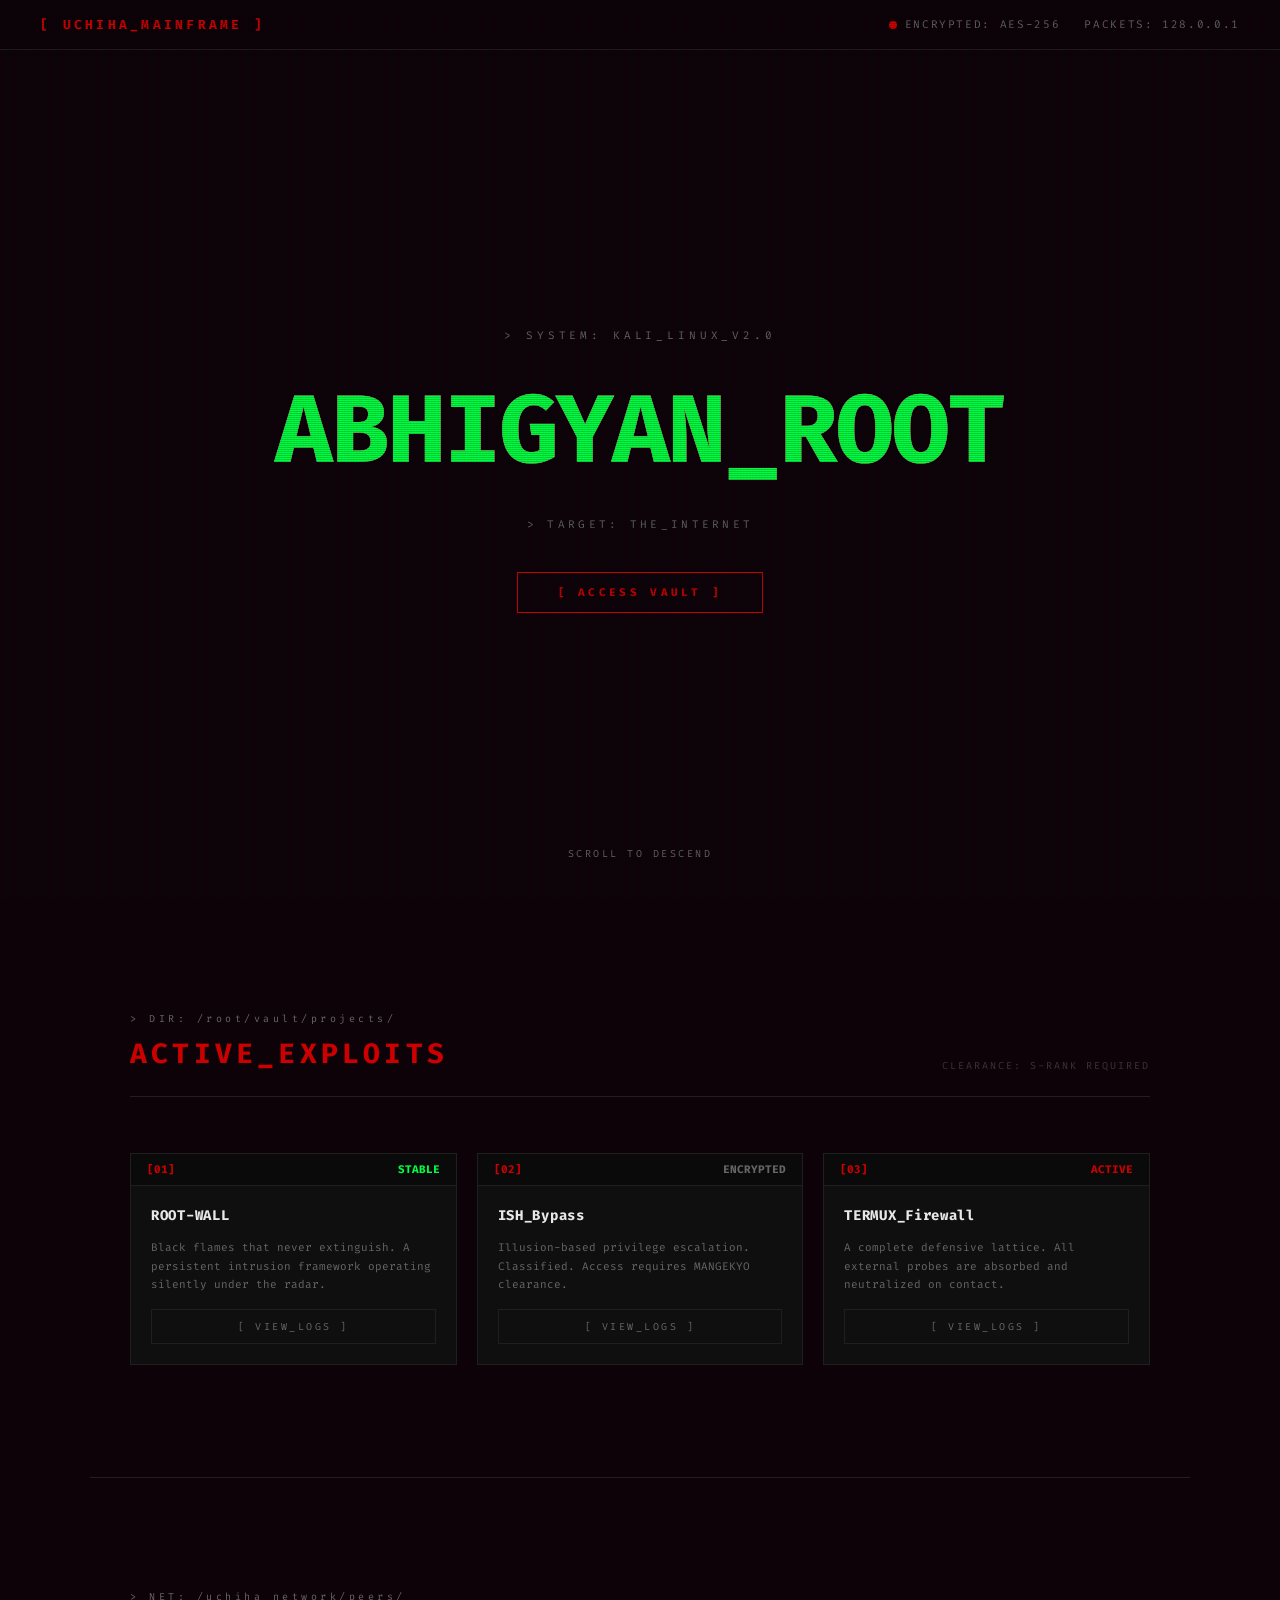
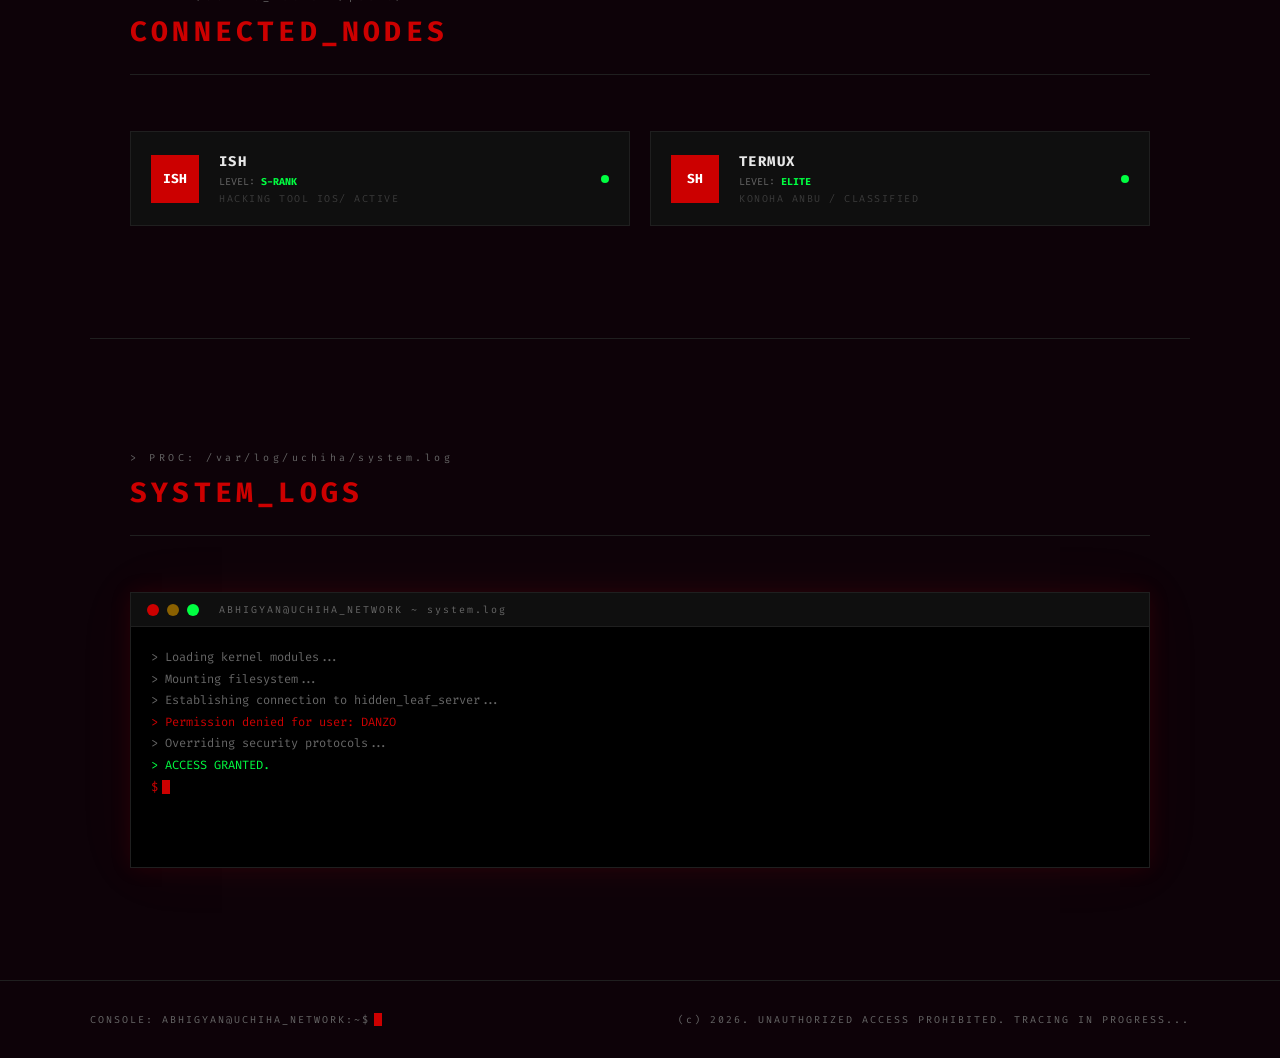
==== Index.html @ 186d2f7f "Add files via upload" ====
<!DOCTYPE html>
<html lang="en">
<head>
  <meta charset="UTF-8" />
  <meta name="viewport" content="width=device-width, initial-scale=1.0" />
  <title>ABHIGYAN_ROOT | UCHIHA_MAINFRAME</title>
  <link href="https://fonts.googleapis.com/css2?family=Fira+Code:wght@300;500;700&display=swap" rel="stylesheet" />

  <style>
    /* ── RESET ── */
    *, *::before, *::after { margin: 0; padding: 0; box-sizing: border-box; }

    /* ── VARIABLES ── */
    :root {
      --bg:        #0d0208;
      --fg:        #e8e8e8;
      --red:       #cc0000;
      --red-bright:#ff0000;
      --green:     #00ff41;
      --muted:     #666;
      --border:    #1f1f1f;
      --card:      #0f0f0f;
      --font:      'Fira Code', monospace;
    }

    /* ── BASE ── */
    html { scroll-behavior: smooth; }

    body {
      background: var(--bg);
      color: var(--fg);
      font-family: var(--font);
      font-size: 14px;
      overflow-x: hidden;
      cursor: crosshair;
      scrollbar-width: thin;
      scrollbar-color: var(--red) var(--bg);
    }

    ::-webkit-scrollbar            { width: 5px; }
    ::-webkit-scrollbar-track      { background: var(--bg); }
    ::-webkit-scrollbar-thumb      { background: var(--red); border-radius: 0; }
    ::-webkit-scrollbar-thumb:hover{ background: var(--red-bright); }

    /* ── CRT SCANLINES ── */
    body::before {
      content: " ";
      display: block;
      position: fixed;
      inset: 0;
      background:
        linear-gradient(rgba(18,16,16,0) 50%, rgba(0,0,0,0.18) 50%),
        linear-gradient(90deg, rgba(255,0,0,0.04), rgba(0,255,0,0.015), rgba(0,0,255,0.04));
      background-size: 100% 2px, 3px 100%;
      z-index: 9999;
      pointer-events: none;
    }

    /* ── KEYFRAMES ── */
    @keyframes blink      { 0%,100%{opacity:1} 50%{opacity:0} }
    @keyframes fade-scroll{ 0%,100%{opacity:0} 50%{opacity:1} }

    @keyframes glitch-1 {
      0%,100%{ clip-path:inset(0 0 98% 0);  transform:translate(-3px,0); }
      20%    { clip-path:inset(30% 0 50% 0); transform:translate(3px,0);  }
      40%    { clip-path:inset(60% 0 20% 0); transform:translate(-2px,0); }
      60%    { clip-path:inset(80% 0 5% 0);  transform:translate(2px,0);  }
      80%    { clip-path:inset(10% 0 75% 0); transform:translate(-3px,0); }
    }
    @keyframes glitch-2 {
      0%,100%{ clip-path:inset(50% 0 30% 0); transform:translate(3px,0);  }
      25%    { clip-path:inset(10% 0 80% 0);  transform:translate(-3px,0); }
      50%    { clip-path:inset(70% 0 10% 0);  transform:translate(2px,0);  }
      75%    { clip-path:inset(40% 0 45% 0);  transform:translate(-2px,0); }
    }
    @keyframes slide-up  { from{opacity:0;transform:translateY(20px)} to{opacity:1;transform:translateY(0)} }
    @keyframes slide-left{ from{opacity:0;transform:translateX(-20px)} to{opacity:1;transform:translateX(0)} }
    @keyframes fade-in   { from{opacity:0} to{opacity:1} }
    @keyframes peer-pulse{ 0%,100%{opacity:1} 50%{opacity:0.3} }

    /* ── UTILITY ── */
    .hidden { display: none !important; }

    /* ────────────────────────────────────────
       NAVBAR
    ──────────────────────────────────────── */
    nav {
      position: fixed;
      top: 0; width: 100%;
      background: rgba(13,2,8,0.92);
      backdrop-filter: blur(6px);
      border-bottom: 1px solid var(--border);
      padding: 16px 40px;
      display: flex;
      justify-content: space-between;
      align-items: center;
      z-index: 1000;
    }

    .nav-logo {
      color: var(--red);
      font-weight: 700;
      font-size: 13px;
      letter-spacing: .25em;
    }

    .nav-right {
      display: flex;
      align-items: center;
      gap: 24px;
      font-size: 11px;
      letter-spacing: .15em;
      color: var(--muted);
    }

    .status-row { display: flex; align-items: center; gap: 8px; }

    .status-dot {
      width: 8px; height: 8px;
      border-radius: 50%;
      background: var(--red);
      animation: blink 1.2s infinite;
    }

    /* ────────────────────────────────────────
       HERO
    ──────────────────────────────────────── */
    #hero {
      min-height: 100vh;
      display: flex;
      flex-direction: column;
      align-items: center;
      justify-content: center;
      text-align: center;
      padding: 100px 24px 60px;
      position: relative;
      animation: fade-in .8s ease forwards;
    }

    .hero-inner { display: flex; flex-direction: column; align-items: center; gap: 24px; }

    .hero-label {
      font-size: 11px;
      letter-spacing: .35em;
      color: var(--muted);
      animation: slide-up .6s .3s ease both;
    }

    /* ── GLITCH TITLE ── */
    .glitch-title {
      position: relative;
      display: inline-block;
      font-size: clamp(40px, 9vw, 96px);
      font-weight: 700;
      letter-spacing: -.02em;
      text-transform: uppercase;
      color: var(--fg);
      animation: slide-up .8s .5s ease both;
    }

    .glitch-title::before,
    .glitch-title::after {
      content: attr(data-text);
      position: absolute;
      top: 0; left: 0;
      width: 100%; height: 100%;
      font-size: inherit;
      font-weight: inherit;
      letter-spacing: inherit;
      line-height: inherit;
    }

    .glitch-title::before {
      color: var(--red-bright);
      animation: glitch-1 3s infinite linear;
    }

    .glitch-title::after {
      color: var(--green);
      animation: glitch-2 4s .5s infinite linear;
    }

    .hero-target {
      font-size: 11px;
      letter-spacing: .3em;
      color: var(--muted);
      animation: fade-in .6s .9s ease both;
    }

    .cta-btn {
      margin-top: 16px;
      padding: 12px 40px;
      border: 1px solid var(--red);
      background: transparent;
      color: var(--red);
      font-family: var(--font);
      font-size: 11px;
      font-weight: 700;
      letter-spacing: .3em;
      cursor: crosshair;
      transition: background .2s, color .2s;
      animation: fade-in .6s 1.1s ease both;
    }

    .cta-btn:hover { background: var(--red); color: #fff; }

    .scroll-hint {
      position: absolute;
      bottom: 40px;
      font-size: 10px;
      letter-spacing: .25em;
      color: var(--muted);
      animation: fade-scroll 2.5s 2.5s infinite;
    }

    /* ────────────────────────────────────────
       SECTION COMMONS
    ──────────────────────────────────────── */
    section { padding: 112px 40px; max-width: 1100px; margin: 0 auto; }

    .section-eyebrow {
      font-size: 10px;
      letter-spacing: .35em;
      color: var(--muted);
      margin-bottom: 10px;
    }

    .section-title {
      font-size: clamp(20px, 3vw, 28px);
      font-weight: 700;
      letter-spacing: .15em;
      color: var(--red);
      text-transform: uppercase;
    }

    .section-head { border-bottom: 1px solid var(--border); padding-bottom: 24px; margin-bottom: 56px; }
    .section-head-row { display: flex; flex-wrap: wrap; align-items: flex-end; justify-content: space-between; gap: 8px; }
    .clearance { font-size: 10px; letter-spacing: .2em; color: var(--muted); opacity: .5; }

    /* ────────────────────────────────────────
       VAULT / PROJECTS
    ──────────────────────────────────────── */
    .project-grid {
      display: grid;
      grid-template-columns: repeat(auto-fit, minmax(280px, 1fr));
      gap: 20px;
    }

    .project-card {
      border: 1px solid var(--border);
      background: var(--card);
      display: flex;
      flex-direction: column;
      transition: border-color .25s, box-shadow .25s;
      opacity: 0;
      animation: slide-up .5s ease forwards;
    }

    .project-card:hover {
      border-color: rgba(204,0,0,.5);
      box-shadow: 0 0 15px rgba(204,0,0,.15);
    }

    .project-card:nth-child(1){ animation-delay: .1s }
    .project-card:nth-child(2){ animation-delay: .25s }
    .project-card:nth-child(3){ animation-delay: .4s }

    .card-topbar {
      display: flex;
      justify-content: space-between;
      align-items: center;
      padding: 8px 16px;
      border-bottom: 1px solid var(--border);
      background: rgba(0,0,0,.3);
      font-size: 11px;
    }

    .card-id { color: var(--red); font-weight: 700; }

    .status-stable    { color: var(--green); font-weight: 700; }
    .status-encrypted { color: var(--muted); font-weight: 700; }
    .status-active    { color: var(--red);   font-weight: 700; }

    .card-body { padding: 20px; display: flex; flex-direction: column; flex: 1; gap: 14px; }
    .card-name { font-size: 14px; font-weight: 700; letter-spacing: .05em; }
    .card-desc { font-size: 11px; color: var(--muted); line-height: 1.7; flex: 1; }

    .view-btn {
      padding: 10px;
      border: 1px solid var(--border);
      background: transparent;
      color: var(--muted);
      font-family: var(--font);
      font-size: 10px;
      letter-spacing: .25em;
      cursor: crosshair;
      transition: border-color .2s, color .2s;
      width: 100%;
    }

    .view-btn:hover { border-color: var(--red); color: var(--red); }

    /* ────────────────────────────────────────
       NODES
    ──────────────────────────────────────── */
    #nodes { border-top: 1px solid var(--border); }

    .nodes-grid {
      display: grid;
      grid-template-columns: repeat(auto-fit, minmax(300px, 1fr));
      gap: 20px;
    }

    .node-card {
      border: 1px solid var(--border);
      background: var(--card);
      display: flex;
      align-items: center;
      gap: 20px;
      padding: 20px;
      transition: border-color .25s;
      opacity: 0;
      animation: slide-left .5s ease forwards;
    }

    .node-card:nth-child(1){ animation-delay: .1s }
    .node-card:nth-child(2){ animation-delay: .3s }
    .node-card:hover { border-color: rgba(204,0,0,.4); }

    .node-avatar {
      width: 48px; height: 48px;
      background: var(--red);
      display: flex; align-items: center; justify-content: center;
      font-weight: 700; font-size: 13px;
      color: #fff; flex-shrink: 0;
    }

    .node-info { flex: 1; display: flex; flex-direction: column; gap: 4px; }
    .node-name { font-weight: 700; letter-spacing: .1em; }
    .node-level{ font-size: 10px; color: var(--muted); }
    .node-level span { color: var(--green); font-weight: 700; }
    .node-detail{ font-size: 10px; color: rgba(102,102,102,.5); letter-spacing: .15em; }

    .node-ping {
      width: 8px; height: 8px;
      border-radius: 50%;
      background: var(--green);
      animation: peer-pulse 2s infinite;
    }

    .node-card:nth-child(2) .node-ping { animation-delay: .5s; }

    /* ────────────────────────────────────────
       TERMINAL
    ──────────────────────────────────────── */
    #terminal { border-top: 1px solid var(--border); }

    .terminal-window {
      border: 1px solid var(--border);
      background: #000;
      box-shadow: 0 0 20px rgba(204,0,0,.12), 0 0 60px rgba(204,0,0,.05);
    }

    .terminal-bar {
      display: flex;
      align-items: center;
      gap: 8px;
      padding: 10px 16px;
      border-bottom: 1px solid var(--border);
      background: var(--card);
    }

    .dot-red   { width:12px;height:12px;border-radius:50%;background:var(--red); }
    .dot-yellow{ width:12px;height:12px;border-radius:50%;background:#8a6000; }
    .dot-green { width:12px;height:12px;border-radius:50%;background:var(--green); }
    .term-label{ margin-left:12px;font-size:10px;letter-spacing:.2em;color:var(--muted); }

    .terminal-body {
      padding: 20px;
      font-size: 12px;
      line-height: 1.8;
      min-height: 240px;
      max-height: 320px;
      overflow-y: auto;
    }

    .log-line { opacity: 0; animation: slide-left .3s ease forwards; }
    .log-muted  { color: var(--muted); }
    .log-green  { color: var(--green); }
    .log-red    { color: var(--red); }

    .cursor-block {
      display: inline-block;
      width: 8px; height: 14px;
      background: var(--red);
      vertical-align: middle;
      margin-left: 4px;
      animation: blink 1s infinite;
    }

    /* ────────────────────────────────────────
       FOOTER
    ──────────────────────────────────────── */
    footer {
      border-top: 1px solid var(--border);
      padding: 32px 40px;
    }

    .footer-inner {
      max-width: 1100px;
      margin: 0 auto;
      display: flex;
      flex-wrap: wrap;
      justify-content: space-between;
      align-items: center;
      gap: 12px;
      font-size: 10px;
      letter-spacing: .2em;
      color: var(--muted);
    }

    .footer-console { display: flex; align-items: center; gap: 4px; }
    .footer-cursor {
      display: inline-block;
      width: 8px; height: 13px;
      background: var(--red);
      vertical-align: middle;
      animation: blink 1s infinite;
    }

    /* ────────────────────────────────────────
       RESPONSIVE
    ──────────────────────────────────────── */
    @media (max-width: 640px) {
      nav           { padding: 14px 20px; }
      .nav-packets  { display: none; }
      section       { padding: 72px 20px; }
      footer        { padding: 24px 20px; }
      .project-grid,
      .nodes-grid   { grid-template-columns: 1fr; }
    }
  </style>
</head>
<body>

  <!-- ── NAVBAR ── -->
  <nav>
    <div class="nav-logo">[ UCHIHA_MAINFRAME ]</div>
    <div class="nav-right">
      <div class="status-row">
        <div class="status-dot"></div>
        <span>ENCRYPTED: AES-256</span>
      </div>
      <span class="nav-packets">PACKETS: 128.0.0.1</span>
    </div>
  </nav>

  <!-- ── HERO ── -->
  <div id="hero">
    <div class="hero-inner">
      <p class="hero-label">&gt; SYSTEM: KALI_LINUX_V2.0</p>

      <h1
        class="glitch-title"
        data-text="ABHIGYAN_ROOT"
      >ABHIGYAN_ROOT</h1>

      <p class="hero-target">&gt; TARGET: THE_INTERNET</p>

      <button class="cta-btn" onclick="document.getElementById('vault').scrollIntoView({behavior:'smooth'})">
        [ ACCESS VAULT ]
      </button>
    </div>
    <div class="scroll-hint">SCROLL TO DESCEND</div>
  </div>

  <!-- ── VAULT ── -->
  <section id="vault">
    <div class="section-head">
      <div class="section-head-row">
        <div>
          <p class="section-eyebrow">&gt; DIR: /root/vault/projects/</p>
          <h2 class="section-title">ACTIVE_EXPLOITS</h2>
        </div>
        <span class="clearance">CLEARANCE: S-RANK REQUIRED</span>
      </div>
    </div>

    <div class="project-grid">

      <div class="project-card">
        <div class="card-topbar">
          <span class="card-id">[01]</span>
          <span class="status-stable">STABLE</span>
        </div>
        <div class="card-body">
          <div class="card-name">ROOT-WALL</div>
          <p class="card-desc">Black flames that never extinguish. A persistent intrusion framework operating silently under the radar.</p>
          <button class="view-btn">[ VIEW_LOGS ]</button>
        </div>
      </div>

      <div class="project-card">
        <div class="card-topbar">
          <span class="card-id">[02]</span>
          <span class="status-encrypted">ENCRYPTED</span>
        </div>
        <div class="card-body">
          <div class="card-name">ISH_Bypass</div>
          <p class="card-desc">Illusion-based privilege escalation. Classified. Access requires MANGEKYO clearance.</p>
          <button class="view-btn">[ VIEW_LOGS ]</button>
        </div>
      </div>

      <div class="project-card">
        <div class="card-topbar">
          <span class="card-id">[03]</span>
          <span class="status-active">ACTIVE</span>
        </div>
        <div class="card-body">
          <div class="card-name">TERMUX_Firewall</div>
          <p class="card-desc">A complete defensive lattice. All external probes are absorbed and neutralized on contact.</p>
          <button class="view-btn">[ VIEW_LOGS ]</button>
        </div>
      </div>

    </div>
  </section>

  <!-- ── NODES ── -->
  <section id="nodes">
    <div class="section-head">
      <p class="section-eyebrow">&gt; NET: /uchiha_network/peers/</p>
      <h2 class="section-title">CONNECTED_NODES</h2>
    </div>

    <div class="nodes-grid">

      <div class="node-card">
        <div class="node-avatar">ISH</div>
        <div class="node-info">
          <div class="node-name">ISH</div>
          <div class="node-level">LEVEL: <span>S-RANK</span></div>
          <div class="node-detail">HACKING TOOL IOS/ ACTIVE</div>
        </div>
        <div class="node-ping"></div>
      </div>

      <div class="node-card">
        <div class="node-avatar">SH</div>
        <div class="node-info">
          <div class="node-name">TERMUX</div>
          <div class="node-level">LEVEL: <span>ELITE</span></div>
          <div class="node-detail">KONOHA ANBU / CLASSIFIED</div>
        </div>
        <div class="node-ping"></div>
      </div>

    </div>
  </section>

  <!-- ── TERMINAL ── -->
  <section id="terminal">
    <div class="section-head">
      <p class="section-eyebrow">&gt; PROC: /var/log/uchiha/system.log</p>
      <h2 class="section-title">SYSTEM_LOGS</h2>
    </div>

    <div class="terminal-window">
      <div class="terminal-bar">
        <div class="dot-red"></div>
        <div class="dot-yellow"></div>
        <div class="dot-green"></div>
        <span class="term-label">ABHIGYAN@UCHIHA_NETWORK ~ system.log</span>
      </div>
      <div class="terminal-body" id="term-body">
        <!-- lines injected by JS -->
      </div>
    </div>
  </section>

  <!-- ── FOOTER ── -->
  <footer>
    <div class="footer-inner">
      <div class="footer-console">
        <span>CONSOLE: ABHIGYAN@UCHIHA_NETWORK:~$</span>
        <span class="footer-cursor"></span>
      </div>
      <span>(c) 2026. UNAUTHORIZED ACCESS PROHIBITED. TRACING IN PROGRESS...</span>
    </div>
  </footer>

  <!-- ── TERMINAL SCRIPT ── -->
  <script>
    const ALL_LOGS = [
      { text: "> Loading kernel modules...",                  cls: "log-muted"  },
      { text: "> Mounting filesystem...",                     cls: "log-muted"  },
      { text: "> Establishing connection to hidden_leaf_server...", cls: "log-muted" },
      { text: "> Permission denied for user: DANZO",          cls: "log-red"    },
      { text: "> Overriding security protocols...",           cls: "log-muted"  },
      { text: "> ACCESS GRANTED.",                            cls: "log-green"  },
      { text: "> Brute forcing firewall...",                  cls: "log-red"    },
      { text: "> Capturing data packets...",                  cls: "log-muted"  },
      { text: "> Bypassing SSL verification...",              cls: "log-red"    },
      { text: "> System breach successful.",                  cls: "log-green"  },
      { text: "> Downloading private_keys.json...",           cls: "log-muted"  },
      { text: "> Encrypting local files...",                  cls: "log-muted"  },
      { text: "> Wiping footprints...",                       cls: "log-muted"  },
      { text: "> Connection terminated. Goodbye.",            cls: "log-red"    },
    ];

    const body  = document.getElementById('term-body');
    const MAX   = 10;
    let   shown = [];
    let   idx   = 0;

    function appendLog(entry) {
      const div = document.createElement('div');
      div.className = 'log-line ' + entry.cls;
      div.textContent = entry.text;
      body.insertBefore(div, body.querySelector('.cursor-row'));
      shown.push(div);
      if (shown.length > MAX) {
        const old = shown.shift();
        old.remove();
      }
    }

    function buildCursor() {
      const row = document.createElement('div');
      row.className = 'cursor-row';
      row.innerHTML = '<span style="color:var(--red);font-size:12px">$</span><span class="cursor-block"></span>';
      body.appendChild(row);
    }

    buildCursor();

    // seed first 5 lines immediately
    for (let i = 0; i < 5; i++) {
      appendLog(ALL_LOGS[i]);
      idx = i + 1;
    }

    setInterval(() => {
      appendLog(ALL_LOGS[idx % ALL_LOGS.length]);
      idx++;
      // scroll only within the terminal box
      body.scrollTop = body.scrollHeight;
    }, 2000);
  </script>

</body>
</html>
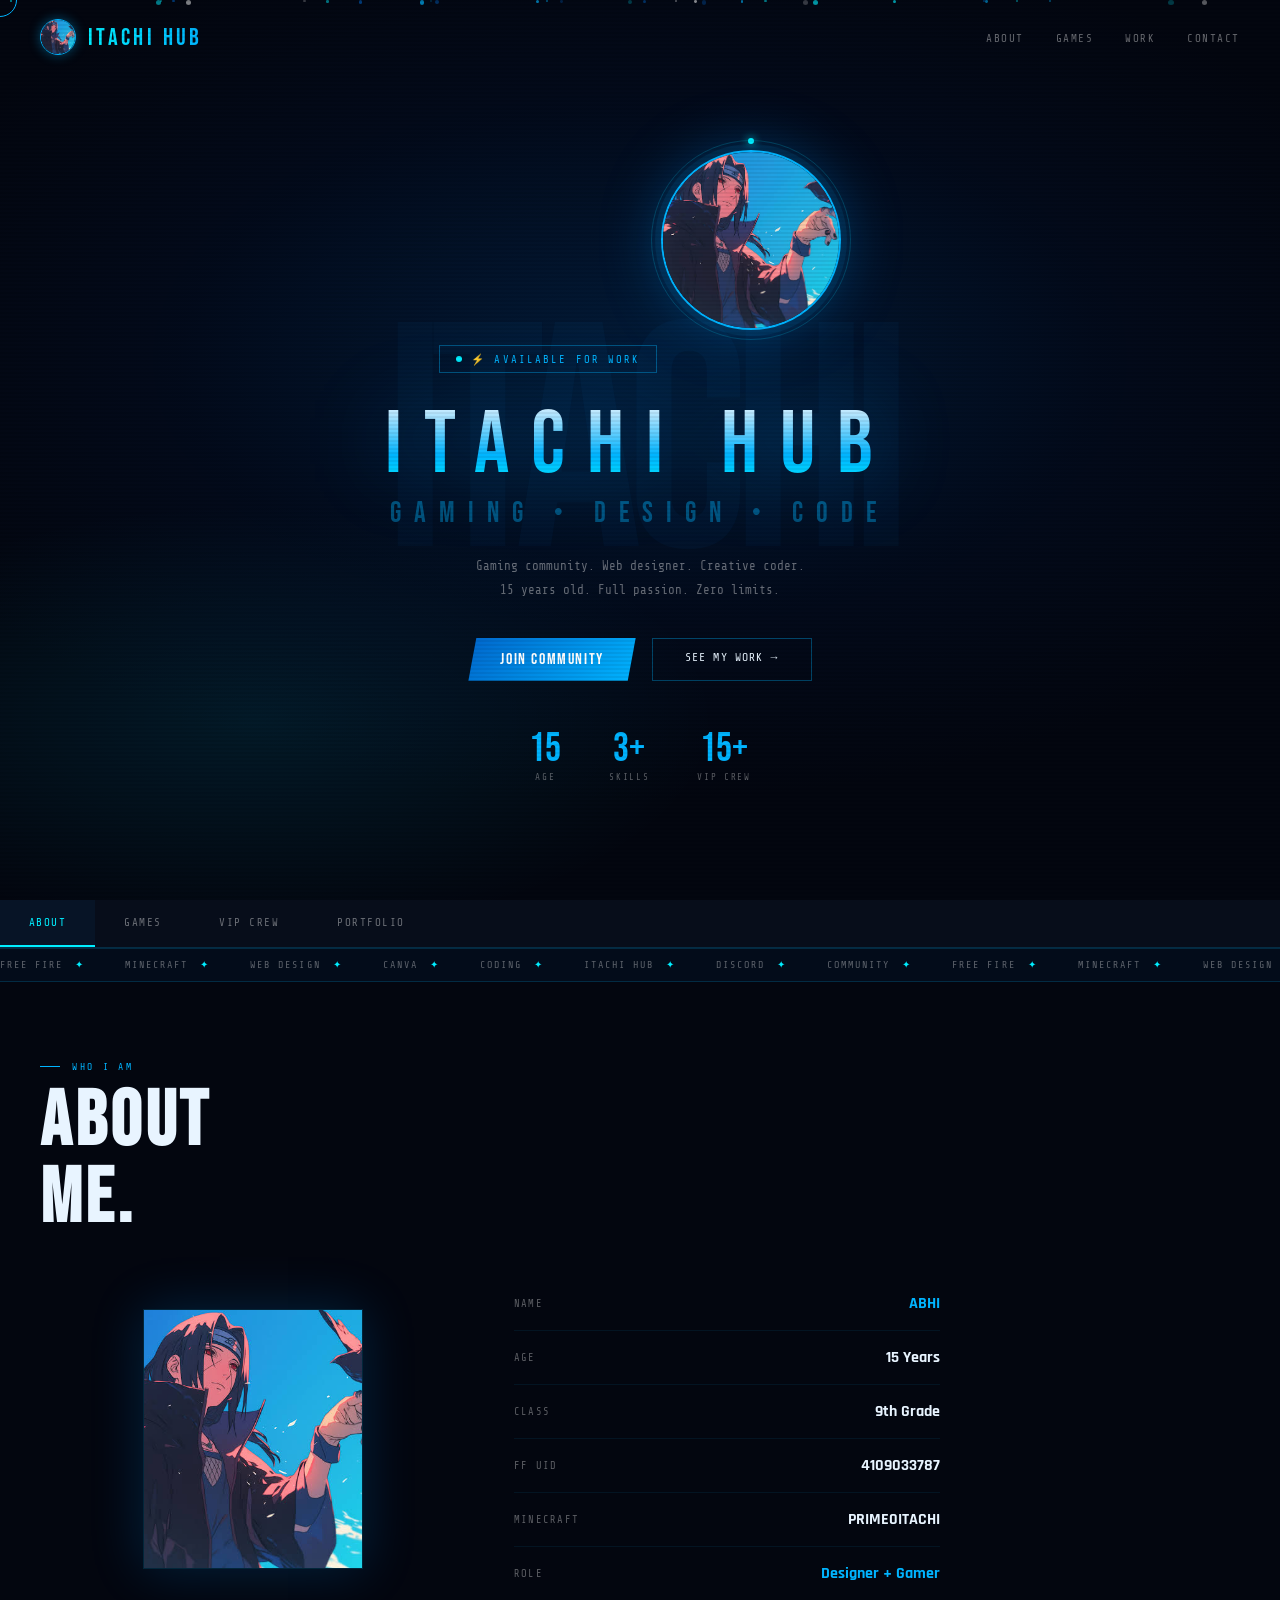
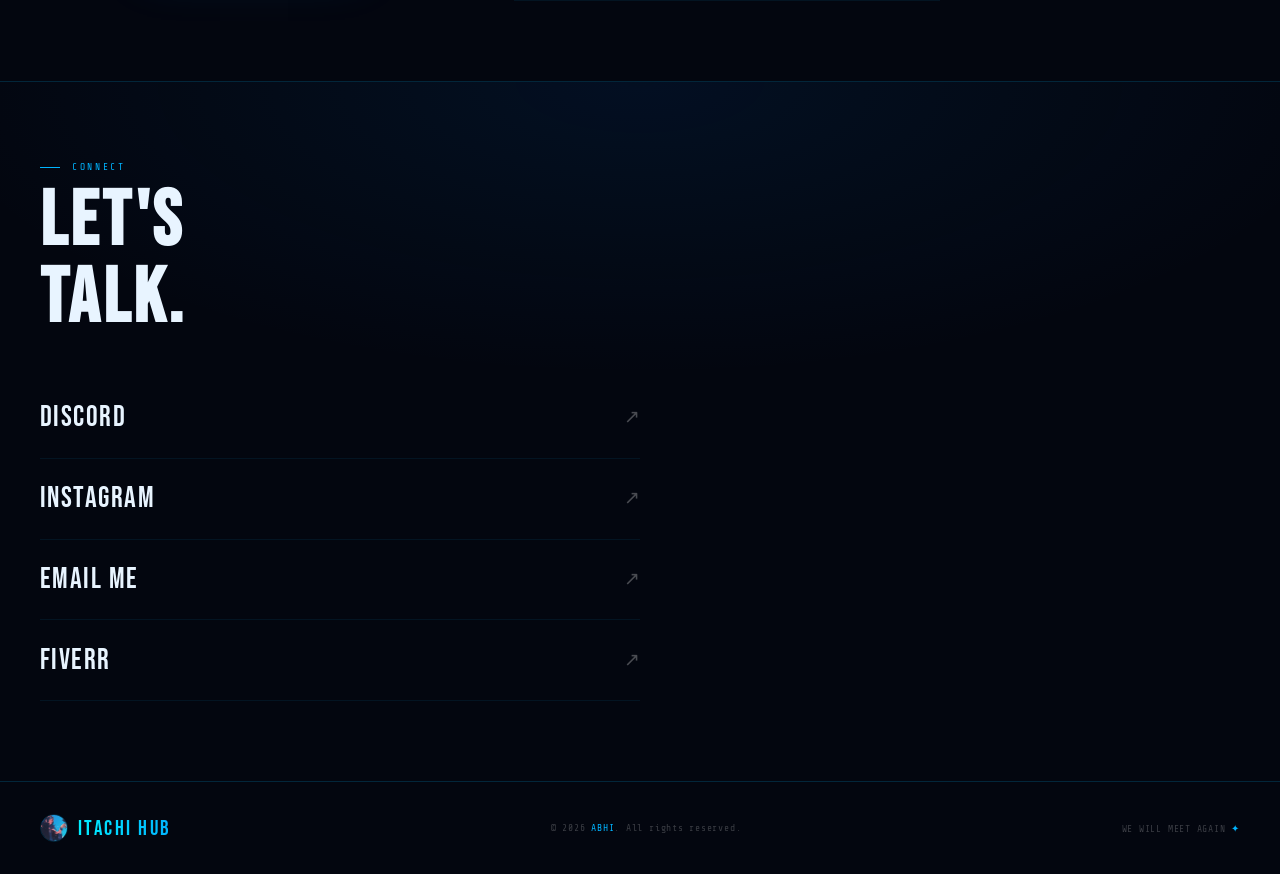
==== commit b7d836f2: "Add files via upload" ====
--- a/Index.html
+++ b/Index.html
@@ -1,653 +1,427 @@
 <!DOCTYPE html>
+
 <html lang="en">
 <head>
-  <meta charset="UTF-8" />
-  <meta name="viewport" content="width=device-width, initial-scale=1.0" />
-  <title>ABHIGYAN_ROOT | UCHIHA_MAINFRAME</title>
-  <link href="https://fonts.googleapis.com/css2?family=Fira+Code:wght@300;500;700&display=swap" rel="stylesheet" />
-
+  <meta charset="UTF-8"/>
+  <meta name="viewport" content="width=device-width, initial-scale=1.0"/>
+  <title>ITACHI HUB — ABHI</title>
+  <link href="https://fonts.googleapis.com/css2?family=Bebas+Neue&family=Rajdhani:wght@400;500;600;700&family=Share+Tech+Mono&display=swap" rel="stylesheet"/>
   <style>
-    /* ── RESET ── */
     *, *::before, *::after { margin: 0; padding: 0; box-sizing: border-box; }
-
-    /* ── VARIABLES ── */
     :root {
-      --bg:        #0d0208;
-      --fg:        #e8e8e8;
-      --red:       #cc0000;
-      --red-bright:#ff0000;
-      --green:     #00ff41;
-      --muted:     #666;
-      --border:    #1f1f1f;
-      --card:      #0f0f0f;
-      --font:      'Fira Code', monospace;
+      --bg: #03060f;
+      --surface: #070d1a;
+      --blue: #00b4ff;
+      --blue2: #0066cc;
+      --cyan: #00eeff;
+      --dark-blue: #001133;
+      --white: #e8f4ff;
+      --dim: rgba(0,180,255,0.08);
+      --border: rgba(0,180,255,0.18);
+      --font-title: 'Bebas Neue', sans-serif;
+      --font-body: 'Rajdhani', sans-serif;
+      --font-mono: 'Share Tech Mono', monospace;
     }
-
-    /* ── BASE ── */
     html { scroll-behavior: smooth; }
-
-    body {
-      background: var(--bg);
-      color: var(--fg);
-      font-family: var(--font);
-      font-size: 14px;
-      overflow-x: hidden;
-      cursor: crosshair;
-      scrollbar-width: thin;
-      scrollbar-color: var(--red) var(--bg);
-    }
-
-    ::-webkit-scrollbar            { width: 5px; }
-    ::-webkit-scrollbar-track      { background: var(--bg); }
-    ::-webkit-scrollbar-thumb      { background: var(--red); border-radius: 0; }
-    ::-webkit-scrollbar-thumb:hover{ background: var(--red-bright); }
-
-    /* ── CRT SCANLINES ── */
-    body::before {
-      content: " ";
-      display: block;
-      position: fixed;
-      inset: 0;
-      background:
-        linear-gradient(rgba(18,16,16,0) 50%, rgba(0,0,0,0.18) 50%),
-        linear-gradient(90deg, rgba(255,0,0,0.04), rgba(0,255,0,0.015), rgba(0,0,255,0.04));
-      background-size: 100% 2px, 3px 100%;
-      z-index: 9999;
-      pointer-events: none;
-    }
-
-    /* ── KEYFRAMES ── */
-    @keyframes blink      { 0%,100%{opacity:1} 50%{opacity:0} }
-    @keyframes fade-scroll{ 0%,100%{opacity:0} 50%{opacity:1} }
-
-    @keyframes glitch-1 {
-      0%,100%{ clip-path:inset(0 0 98% 0);  transform:translate(-3px,0); }
-      20%    { clip-path:inset(30% 0 50% 0); transform:translate(3px,0);  }
-      40%    { clip-path:inset(60% 0 20% 0); transform:translate(-2px,0); }
-      60%    { clip-path:inset(80% 0 5% 0);  transform:translate(2px,0);  }
-      80%    { clip-path:inset(10% 0 75% 0); transform:translate(-3px,0); }
-    }
-    @keyframes glitch-2 {
-      0%,100%{ clip-path:inset(50% 0 30% 0); transform:translate(3px,0);  }
-      25%    { clip-path:inset(10% 0 80% 0);  transform:translate(-3px,0); }
-      50%    { clip-path:inset(70% 0 10% 0);  transform:translate(2px,0);  }
-      75%    { clip-path:inset(40% 0 45% 0);  transform:translate(-2px,0); }
-    }
-    @keyframes slide-up  { from{opacity:0;transform:translateY(20px)} to{opacity:1;transform:translateY(0)} }
-    @keyframes slide-left{ from{opacity:0;transform:translateX(-20px)} to{opacity:1;transform:translateX(0)} }
-    @keyframes fade-in   { from{opacity:0} to{opacity:1} }
-    @keyframes peer-pulse{ 0%,100%{opacity:1} 50%{opacity:0.3} }
-
-    /* ── UTILITY ── */
-    .hidden { display: none !important; }
-
-    /* ────────────────────────────────────────
-       NAVBAR
-    ──────────────────────────────────────── */
-    nav {
-      position: fixed;
-      top: 0; width: 100%;
-      background: rgba(13,2,8,0.92);
-      backdrop-filter: blur(6px);
-      border-bottom: 1px solid var(--border);
-      padding: 16px 40px;
-      display: flex;
-      justify-content: space-between;
-      align-items: center;
-      z-index: 1000;
-    }
-
-    .nav-logo {
-      color: var(--red);
-      font-weight: 700;
-      font-size: 13px;
-      letter-spacing: .25em;
-    }
-
-    .nav-right {
-      display: flex;
-      align-items: center;
-      gap: 24px;
-      font-size: 11px;
-      letter-spacing: .15em;
-      color: var(--muted);
-    }
-
-    .status-row { display: flex; align-items: center; gap: 8px; }
-
-    .status-dot {
-      width: 8px; height: 8px;
-      border-radius: 50%;
-      background: var(--red);
-      animation: blink 1.2s infinite;
-    }
-
-    /* ────────────────────────────────────────
-       HERO
-    ──────────────────────────────────────── */
-    #hero {
-      min-height: 100vh;
-      display: flex;
-      flex-direction: column;
-      align-items: center;
-      justify-content: center;
-      text-align: center;
-      padding: 100px 24px 60px;
-      position: relative;
-      animation: fade-in .8s ease forwards;
-    }
-
-    .hero-inner { display: flex; flex-direction: column; align-items: center; gap: 24px; }
-
-    .hero-label {
-      font-size: 11px;
-      letter-spacing: .35em;
-      color: var(--muted);
-      animation: slide-up .6s .3s ease both;
-    }
-
-    /* ── GLITCH TITLE ── */
-    .glitch-title {
-      position: relative;
-      display: inline-block;
-      font-size: clamp(40px, 9vw, 96px);
-      font-weight: 700;
-      letter-spacing: -.02em;
-      text-transform: uppercase;
-      color: var(--fg);
-      animation: slide-up .8s .5s ease both;
-    }
-
-    .glitch-title::before,
-    .glitch-title::after {
-      content: attr(data-text);
-      position: absolute;
-      top: 0; left: 0;
-      width: 100%; height: 100%;
-      font-size: inherit;
-      font-weight: inherit;
-      letter-spacing: inherit;
-      line-height: inherit;
-    }
-
-    .glitch-title::before {
-      color: var(--red-bright);
-      animation: glitch-1 3s infinite linear;
-    }
-
-    .glitch-title::after {
-      color: var(--green);
-      animation: glitch-2 4s .5s infinite linear;
-    }
-
-    .hero-target {
-      font-size: 11px;
-      letter-spacing: .3em;
-      color: var(--muted);
-      animation: fade-in .6s .9s ease both;
-    }
-
-    .cta-btn {
-      margin-top: 16px;
-      padding: 12px 40px;
-      border: 1px solid var(--red);
-      background: transparent;
-      color: var(--red);
-      font-family: var(--font);
-      font-size: 11px;
-      font-weight: 700;
-      letter-spacing: .3em;
-      cursor: crosshair;
-      transition: background .2s, color .2s;
-      animation: fade-in .6s 1.1s ease both;
-    }
-
-    .cta-btn:hover { background: var(--red); color: #fff; }
-
-    .scroll-hint {
-      position: absolute;
-      bottom: 40px;
-      font-size: 10px;
-      letter-spacing: .25em;
-      color: var(--muted);
-      animation: fade-scroll 2.5s 2.5s infinite;
-    }
-
-    /* ────────────────────────────────────────
-       SECTION COMMONS
-    ──────────────────────────────────────── */
-    section { padding: 112px 40px; max-width: 1100px; margin: 0 auto; }
-
-    .section-eyebrow {
-      font-size: 10px;
-      letter-spacing: .35em;
-      color: var(--muted);
-      margin-bottom: 10px;
-    }
-
-    .section-title {
-      font-size: clamp(20px, 3vw, 28px);
-      font-weight: 700;
-      letter-spacing: .15em;
-      color: var(--red);
-      text-transform: uppercase;
-    }
-
-    .section-head { border-bottom: 1px solid var(--border); padding-bottom: 24px; margin-bottom: 56px; }
-    .section-head-row { display: flex; flex-wrap: wrap; align-items: flex-end; justify-content: space-between; gap: 8px; }
-    .clearance { font-size: 10px; letter-spacing: .2em; color: var(--muted); opacity: .5; }
-
-    /* ────────────────────────────────────────
-       VAULT / PROJECTS
-    ──────────────────────────────────────── */
-    .project-grid {
-      display: grid;
-      grid-template-columns: repeat(auto-fit, minmax(280px, 1fr));
-      gap: 20px;
-    }
-
-    .project-card {
-      border: 1px solid var(--border);
-      background: var(--card);
-      display: flex;
-      flex-direction: column;
-      transition: border-color .25s, box-shadow .25s;
-      opacity: 0;
-      animation: slide-up .5s ease forwards;
-    }
-
-    .project-card:hover {
-      border-color: rgba(204,0,0,.5);
-      box-shadow: 0 0 15px rgba(204,0,0,.15);
-    }
-
-    .project-card:nth-child(1){ animation-delay: .1s }
-    .project-card:nth-child(2){ animation-delay: .25s }
-    .project-card:nth-child(3){ animation-delay: .4s }
-
-    .card-topbar {
-      display: flex;
-      justify-content: space-between;
-      align-items: center;
-      padding: 8px 16px;
-      border-bottom: 1px solid var(--border);
-      background: rgba(0,0,0,.3);
-      font-size: 11px;
-    }
-
-    .card-id { color: var(--red); font-weight: 700; }
-
-    .status-stable    { color: var(--green); font-weight: 700; }
-    .status-encrypted { color: var(--muted); font-weight: 700; }
-    .status-active    { color: var(--red);   font-weight: 700; }
-
-    .card-body { padding: 20px; display: flex; flex-direction: column; flex: 1; gap: 14px; }
-    .card-name { font-size: 14px; font-weight: 700; letter-spacing: .05em; }
-    .card-desc { font-size: 11px; color: var(--muted); line-height: 1.7; flex: 1; }
-
-    .view-btn {
-      padding: 10px;
-      border: 1px solid var(--border);
-      background: transparent;
-      color: var(--muted);
-      font-family: var(--font);
-      font-size: 10px;
-      letter-spacing: .25em;
-      cursor: crosshair;
-      transition: border-color .2s, color .2s;
-      width: 100%;
-    }
-
-    .view-btn:hover { border-color: var(--red); color: var(--red); }
-
-    /* ────────────────────────────────────────
-       NODES
-    ──────────────────────────────────────── */
-    #nodes { border-top: 1px solid var(--border); }
-
-    .nodes-grid {
-      display: grid;
-      grid-template-columns: repeat(auto-fit, minmax(300px, 1fr));
-      gap: 20px;
-    }
-
-    .node-card {
-      border: 1px solid var(--border);
-      background: var(--card);
-      display: flex;
-      align-items: center;
-      gap: 20px;
-      padding: 20px;
-      transition: border-color .25s;
-      opacity: 0;
-      animation: slide-left .5s ease forwards;
-    }
-
-    .node-card:nth-child(1){ animation-delay: .1s }
-    .node-card:nth-child(2){ animation-delay: .3s }
-    .node-card:hover { border-color: rgba(204,0,0,.4); }
-
-    .node-avatar {
-      width: 48px; height: 48px;
-      background: var(--red);
-      display: flex; align-items: center; justify-content: center;
-      font-weight: 700; font-size: 13px;
-      color: #fff; flex-shrink: 0;
-    }
-
-    .node-info { flex: 1; display: flex; flex-direction: column; gap: 4px; }
-    .node-name { font-weight: 700; letter-spacing: .1em; }
-    .node-level{ font-size: 10px; color: var(--muted); }
-    .node-level span { color: var(--green); font-weight: 700; }
-    .node-detail{ font-size: 10px; color: rgba(102,102,102,.5); letter-spacing: .15em; }
-
-    .node-ping {
-      width: 8px; height: 8px;
-      border-radius: 50%;
-      background: var(--green);
-      animation: peer-pulse 2s infinite;
-    }
-
-    .node-card:nth-child(2) .node-ping { animation-delay: .5s; }
-
-    /* ────────────────────────────────────────
-       TERMINAL
-    ──────────────────────────────────────── */
-    #terminal { border-top: 1px solid var(--border); }
-
-    .terminal-window {
-      border: 1px solid var(--border);
-      background: #000;
-      box-shadow: 0 0 20px rgba(204,0,0,.12), 0 0 60px rgba(204,0,0,.05);
-    }
-
-    .terminal-bar {
-      display: flex;
-      align-items: center;
-      gap: 8px;
-      padding: 10px 16px;
-      border-bottom: 1px solid var(--border);
-      background: var(--card);
-    }
-
-    .dot-red   { width:12px;height:12px;border-radius:50%;background:var(--red); }
-    .dot-yellow{ width:12px;height:12px;border-radius:50%;background:#8a6000; }
-    .dot-green { width:12px;height:12px;border-radius:50%;background:var(--green); }
-    .term-label{ margin-left:12px;font-size:10px;letter-spacing:.2em;color:var(--muted); }
-
-    .terminal-body {
-      padding: 20px;
-      font-size: 12px;
-      line-height: 1.8;
-      min-height: 240px;
-      max-height: 320px;
-      overflow-y: auto;
-    }
-
-    .log-line { opacity: 0; animation: slide-left .3s ease forwards; }
-    .log-muted  { color: var(--muted); }
-    .log-green  { color: var(--green); }
-    .log-red    { color: var(--red); }
-
-    .cursor-block {
-      display: inline-block;
-      width: 8px; height: 14px;
-      background: var(--red);
-      vertical-align: middle;
-      margin-left: 4px;
-      animation: blink 1s infinite;
-    }
-
-    /* ────────────────────────────────────────
-       FOOTER
-    ──────────────────────────────────────── */
-    footer {
-      border-top: 1px solid var(--border);
-      padding: 32px 40px;
-    }
-
-    .footer-inner {
-      max-width: 1100px;
-      margin: 0 auto;
-      display: flex;
-      flex-wrap: wrap;
-      justify-content: space-between;
-      align-items: center;
-      gap: 12px;
-      font-size: 10px;
-      letter-spacing: .2em;
-      color: var(--muted);
-    }
-
-    .footer-console { display: flex; align-items: center; gap: 4px; }
-    .footer-cursor {
-      display: inline-block;
-      width: 8px; height: 13px;
-      background: var(--red);
-      vertical-align: middle;
-      animation: blink 1s infinite;
-    }
-
-    /* ────────────────────────────────────────
-       RESPONSIVE
-    ──────────────────────────────────────── */
-    @media (max-width: 640px) {
-      nav           { padding: 14px 20px; }
-      .nav-packets  { display: none; }
-      section       { padding: 72px 20px; }
-      footer        { padding: 24px 20px; }
-      .project-grid,
-      .nodes-grid   { grid-template-columns: 1fr; }
-    }
+    body { background: var(--bg); color: var(--white); font-family: var(--font-body); overflow-x: hidden; cursor: none; }
+
+```
+/* CURSOR */
+#cur { position:fixed; width:10px; height:10px; background:var(--cyan); border-radius:50%; pointer-events:none; z-index:9999; }
+#cur-ring { position:fixed; width:34px; height:34px; border:1.5px solid var(--blue); border-radius:50%; pointer-events:none; z-index:9998; transition:all .16s ease; }
+
+/* SCANLINES */
+body::before { content:''; position:fixed; inset:0; z-index:1000; pointer-events:none; background: repeating-linear-gradient(0deg, transparent, transparent 2px, rgba(0,0,0,0.06) 2px, rgba(0,0,0,0.06) 4px); }
+
+/* NAV */
+nav { position:fixed; top:0; left:0; right:0; z-index:500; padding:1.2rem 2.5rem; display:flex; justify-content:space-between; align-items:center; border-bottom:1px solid transparent; transition:all .3s; }
+nav.scrolled { background:rgba(3,6,15,0.94); backdrop-filter:blur(18px); border-color:var(--border); }
+.nav-left { display:flex; align-items:center; gap:.75rem; }
+.nav-logo-img { width:36px; height:36px; border-radius:50%; object-fit:cover; border:1.5px solid var(--blue); box-shadow:0 0 12px rgba(0,180,255,.4); }
+.nav-logo-text { font-family:var(--font-title); font-size:1.5rem; letter-spacing:.14em; background:linear-gradient(90deg,var(--cyan),var(--blue)); -webkit-background-clip:text; -webkit-text-fill-color:transparent; }
+.nav-links { display:flex; gap:2rem; list-style:none; }
+.nav-links a { font-family:var(--font-mono); font-size:.68rem; color:rgba(255,255,255,.4); text-decoration:none; letter-spacing:.14em; text-transform:uppercase; transition:color .2s; }
+.nav-links a:hover { color:var(--cyan); }
+
+/* HERO */
+.hero { min-height:100vh; display:flex; align-items:center; justify-content:center; position:relative; overflow:hidden; padding:6rem 2rem 4rem; text-align:center; }
+.hero-bg { position:absolute; inset:0; z-index:0; background: radial-gradient(ellipse 90% 70% at 50% 40%, rgba(0,100,200,0.22) 0%, rgba(0,30,80,0.18) 40%, transparent 70%), radial-gradient(ellipse 60% 40% at 20% 80%, rgba(0,200,255,0.1) 0%, transparent 60%), #03060f; animation:bgPulse 7s ease-in-out infinite alternate; }
+@keyframes bgPulse {
+  from { background: radial-gradient(ellipse 90% 70% at 50% 40%, rgba(0,100,200,0.22) 0%, rgba(0,30,80,0.18) 40%, transparent 70%), radial-gradient(ellipse 60% 40% at 20% 80%, rgba(0,200,255,0.1) 0%, transparent 60%), #03060f; }
+  to   { background: radial-gradient(ellipse 100% 80% at 50% 40%, rgba(0,80,180,0.28) 0%, rgba(0,20,60,0.2) 45%, transparent 70%), radial-gradient(ellipse 70% 50% at 80% 20%, rgba(0,220,255,0.12) 0%, transparent 60%), #03060f; }
+}
+.particles { position:absolute; inset:0; z-index:1; pointer-events:none; }
+.p { position:absolute; border-radius:50%; animation:floatUp linear infinite; }
+@keyframes floatUp { 0%{transform:translateY(100vh) rotate(0deg);opacity:0} 10%{opacity:.7} 90%{opacity:.3} 100%{transform:translateY(-10vh) rotate(720deg);opacity:0} }
+.hero-kanji { position:absolute; z-index:1; font-family:var(--font-title); font-size:clamp(10rem,28vw,20rem); color:rgba(0,150,255,0.04); letter-spacing:-.05em; user-select:none; pointer-events:none; top:50%; left:50%; transform:translate(-50%,-50%); white-space:nowrap; }
+
+.hero-content { position:relative; z-index:2; }
+.hero-badge { display:inline-flex; align-items:center; gap:.6rem; font-family:var(--font-mono); font-size:.66rem; letter-spacing:.2em; text-transform:uppercase; border:1px solid rgba(0,180,255,.4); color:var(--blue); padding:.4rem 1rem; margin-bottom:1.8rem; animation:fadeD .6s ease both; }
+.hero-badge::before { content:''; width:6px; height:6px; background:var(--cyan); border-radius:50%; animation:blink 1.1s infinite; }
+@keyframes blink { 0%,100%{opacity:1} 50%{opacity:0} }
+
+/* HERO LOGO — big Itachi image */
+.hero-logo-wrap { position:relative; display:inline-block; margin-bottom:2rem; animation:fadeD .6s .05s ease both; }
+.hero-logo { width:180px; height:180px; border-radius:50%; object-fit:cover; object-position:top; border:2px solid var(--blue); box-shadow:0 0 0 6px rgba(0,180,255,.08), 0 0 60px rgba(0,150,255,.35); display:block; }
+.hero-logo-ring { position:absolute; inset:-10px; border-radius:50%; border:1px solid rgba(0,220,255,.2); animation:spinRing 8s linear infinite; }
+.hero-logo-ring::before { content:''; position:absolute; top:-3px; left:50%; transform:translateX(-50%); width:6px; height:6px; background:var(--cyan); border-radius:50%; box-shadow:0 0 8px var(--cyan); }
+@keyframes spinRing { from{transform:rotate(0deg)} to{transform:rotate(360deg)} }
+
+.hero-title { font-family:var(--font-title); font-size:clamp(2.5rem,8vw,5.5rem); letter-spacing:.25em; background:linear-gradient(180deg,var(--white) 0%,var(--blue) 60%,var(--cyan) 100%); -webkit-background-clip:text; -webkit-text-fill-color:transparent; animation:fadeD .6s .15s ease both; filter:drop-shadow(0 0 40px rgba(0,150,255,.4)); line-height:1; }
+.hero-sub { font-family:var(--font-title); font-size:clamp(1rem,3vw,1.8rem); letter-spacing:.45em; color:rgba(0,180,255,.4); margin-top:.4rem; animation:fadeD .6s .2s ease both; }
+.hero-desc { font-family:var(--font-mono); font-size:.78rem; color:rgba(255,255,255,.4); margin-top:1.5rem; max-width:460px; margin-left:auto; margin-right:auto; line-height:1.9; animation:fadeD .6s .25s ease both; }
+.hero-btns { display:flex; gap:1rem; justify-content:center; flex-wrap:wrap; margin-top:2.2rem; animation:fadeD .6s .35s ease both; }
+.btn-blue { background:linear-gradient(135deg,var(--blue2),var(--blue)); color:#fff; font-family:var(--font-title); font-size:1rem; letter-spacing:.1em; padding:.75rem 2rem; border:none; cursor:none; text-decoration:none; clip-path:polygon(8px 0%,100% 0%,calc(100% - 8px) 100%,0% 100%); transition:transform .2s,box-shadow .2s; display:inline-block; }
+.btn-blue:hover { transform:translateY(-3px); box-shadow:0 10px 30px rgba(0,150,255,.4); }
+.btn-ghost { border:1px solid rgba(0,180,255,.35); color:var(--white); font-family:var(--font-mono); font-size:.72rem; letter-spacing:.1em; text-transform:uppercase; padding:.75rem 2rem; text-decoration:none; cursor:none; transition:all .2s; display:inline-block; }
+.btn-ghost:hover { border-color:var(--cyan); color:var(--cyan); background:rgba(0,180,255,.05); }
+.hero-stats { display:flex; gap:3rem; justify-content:center; margin-top:3rem; animation:fadeD .6s .45s ease both; flex-wrap:wrap; }
+.stat { text-align:center; }
+.stat-num { font-family:var(--font-title); font-size:2.5rem; color:var(--blue); line-height:1; }
+.stat-label { font-family:var(--font-mono); font-size:.58rem; color:rgba(255,255,255,.35); letter-spacing:.18em; text-transform:uppercase; margin-top:.2rem; }
+@keyframes fadeD { from{opacity:0;transform:translateY(-18px)} to{opacity:1;transform:translateY(0)} }
+
+/* TICKER */
+.ticker { border-top:1px solid var(--border); border-bottom:1px solid var(--border); background:rgba(0,100,200,.06); padding:.65rem 0; overflow:hidden; }
+.ticker-track { display:flex; gap:2.5rem; width:max-content; animation:tick 18s linear infinite; }
+.ticker-item { font-family:var(--font-mono); font-size:.63rem; color:rgba(255,255,255,.35); letter-spacing:.2em; text-transform:uppercase; white-space:nowrap; display:flex; align-items:center; gap:.75rem; }
+.ticker-item .dot { color:var(--cyan); }
+@keyframes tick { from{transform:translateX(0)} to{transform:translateX(-50%)} }
+
+/* SECTIONS */
+section { padding:5rem 2.5rem; position:relative; }
+.sec-label { font-family:var(--font-mono); font-size:.6rem; color:var(--blue); letter-spacing:.28em; text-transform:uppercase; display:flex; align-items:center; gap:.75rem; margin-bottom:.75rem; }
+.sec-label::before { content:''; width:20px; height:1px; background:var(--blue); }
+.sec-title { font-family:var(--font-title); font-size:clamp(2.5rem,6vw,5rem); letter-spacing:.05em; line-height:1; margin-bottom:2.5rem; }
+.reveal { opacity:0; transform:translateY(28px); transition:opacity .7s ease,transform .7s ease; }
+.reveal.on { opacity:1; transform:translateY(0); }
+
+/* ABOUT */
+.about-grid { display:grid; grid-template-columns:1fr 1fr; gap:3rem; align-items:center; max-width:900px; }
+@media(max-width:640px){ .about-grid{grid-template-columns:1fr;} }
+.about-img-wrap { position:relative; display:flex; justify-content:center; }
+.about-img-wrap::before { display:none; }
+.about-img { width:220px; height:260px; object-fit:cover; object-position:top; border:1px solid var(--border); box-shadow:0 0 50px rgba(0,150,255,.2); position:relative; z-index:1; }
+.about-rows { display:flex; flex-direction:column; }
+.about-row { display:flex; justify-content:space-between; align-items:center; padding:1rem 0; border-bottom:1px solid var(--dim); }
+.about-row-key { font-family:var(--font-mono); font-size:.65rem; color:rgba(255,255,255,.35); letter-spacing:.12em; text-transform:uppercase; }
+.about-row-val { font-family:var(--font-body); font-weight:700; font-size:1rem; color:var(--white); }
+.about-row-val.hi { color:var(--blue); }
+
+/* GAMES */
+.games-section { background:rgba(0,100,200,.03); border-top:1px solid var(--border); }
+.games-grid { display:grid; grid-template-columns:repeat(auto-fit,minmax(260px,1fr)); gap:1.5rem; }
+.game-card { border:1px solid var(--border); background:rgba(0,50,120,.06); padding:2rem; position:relative; overflow:hidden; transition:transform .3s,box-shadow .3s,border-color .3s; }
+.game-card::before { content:''; position:absolute; top:0; left:0; right:0; height:2px; background:linear-gradient(90deg,var(--blue2),var(--cyan)); transform:scaleX(0); transform-origin:left; transition:transform .3s; }
+.game-card:hover { transform:translateY(-4px); box-shadow:0 16px 40px rgba(0,150,255,.15); border-color:rgba(0,180,255,.4); }
+.game-card:hover::before { transform:scaleX(1); }
+.game-icon { font-size:2.4rem; margin-bottom:1.1rem; display:block; }
+.game-card h3 { font-family:var(--font-title); font-size:1.8rem; letter-spacing:.06em; margin-bottom:1rem; }
+.game-field { margin-bottom:.5rem; }
+.game-field-label { font-family:var(--font-mono); font-size:.58rem; color:rgba(255,255,255,.3); letter-spacing:.14em; text-transform:uppercase; }
+.game-field-val { font-family:var(--font-body); font-weight:600; font-size:.95rem; color:var(--cyan); }
+
+/* VIP */
+.friends-section { border-top:1px solid var(--border); }
+.friends-grid { display:flex; flex-wrap:wrap; gap:.6rem; }
+.friend-chip { font-family:var(--font-mono); font-size:.7rem; letter-spacing:.1em; text-transform:uppercase; padding:.4rem .95rem; border:1px solid var(--border); color:rgba(255,255,255,.45); transition:all .2s; cursor:default; }
+.friend-chip:hover { border-color:var(--blue); color:var(--white); background:rgba(0,100,200,.1); }
+.friend-chip.king { border-color:rgba(0,220,255,.4); color:var(--cyan); }
+.friend-chip.king:hover { box-shadow:0 0 14px rgba(0,220,255,.2); }
+
+/* PORTFOLIO */
+.portfolio-section { background:rgba(0,50,120,.04); border-top:1px solid var(--border); }
+.portfolio-grid { display:grid; grid-template-columns:repeat(auto-fit,minmax(280px,1fr)); gap:1.5rem; }
+.port-card { border:1px solid var(--border); background:rgba(0,30,80,.08); overflow:hidden; transition:transform .3s,box-shadow .3s; }
+.port-card:hover { transform:translateY(-4px); box-shadow:0 16px 40px rgba(0,150,255,.14); }
+.port-thumb { height:170px; display:flex; align-items:center; justify-content:center; font-size:3.2rem; position:relative; }
+.port-thumb-1 { background:linear-gradient(135deg,rgba(0,80,180,.3),rgba(0,30,80,.2)); }
+.port-thumb-2 { background:linear-gradient(135deg,rgba(0,50,150,.3),rgba(0,100,200,.15)); }
+.port-thumb-3 { background:linear-gradient(135deg,rgba(0,150,200,.2),rgba(0,50,150,.2)); }
+.port-thumb::after { content:''; position:absolute; inset:0; background:linear-gradient(to top,rgba(3,6,15,.85),transparent); }
+.port-body { padding:1.4rem; }
+.port-num { font-family:var(--font-mono); font-size:.58rem; color:rgba(255,255,255,.28); letter-spacing:.16em; margin-bottom:.35rem; }
+.port-card h3 { font-family:var(--font-title); font-size:1.6rem; letter-spacing:.04em; margin-bottom:.4rem; }
+.port-card p { font-family:var(--font-mono); font-size:.7rem; color:rgba(255,255,255,.38); line-height:1.7; margin-bottom:1.1rem; }
+.port-tags { display:flex; flex-wrap:wrap; gap:.35rem; }
+.port-tag { font-family:var(--font-mono); font-size:.56rem; color:var(--blue); border:1px solid rgba(0,180,255,.22); padding:.15rem .5rem; letter-spacing:.08em; }
+
+/* SKILLS */
+.skills-section { border-top:1px solid var(--border); }
+.skills-grid { display:grid; grid-template-columns:repeat(auto-fit,minmax(240px,1fr)); gap:1px; border:1px solid var(--border); }
+.skill-card { padding:2rem; background:rgba(0,30,80,.08); border:1px solid var(--border); transition:background .3s; position:relative; overflow:hidden; }
+.skill-card::after { content:''; position:absolute; bottom:0; left:0; right:0; height:1px; background:linear-gradient(90deg,var(--blue2),var(--cyan)); transform:scaleX(0); transform-origin:left; transition:transform .4s; }
+.skill-card:hover { background:rgba(0,80,180,.1); }
+.skill-card:hover::after { transform:scaleX(1); }
+.skill-icon { font-size:2rem; margin-bottom:1rem; display:block; }
+.skill-card h3 { font-family:var(--font-title); font-size:1.6rem; letter-spacing:.05em; margin-bottom:.5rem; }
+.skill-card p { font-family:var(--font-mono); font-size:.7rem; color:rgba(255,255,255,.38); line-height:1.7; }
+.skill-bar-wrap { margin-top:1.2rem; height:2px; background:rgba(255,255,255,.07); }
+.skill-bar { height:100%; background:linear-gradient(90deg,var(--blue2),var(--cyan)); transform:scaleX(0); transform-origin:left; transition:transform 1s ease .3s; }
+.skill-card.on .skill-bar { transform:scaleX(1); }
+
+/* CONTACT */
+.contact-section { border-top:1px solid var(--border); background:radial-gradient(ellipse 80% 60% at 50% 0%,rgba(0,100,200,.1),transparent 70%); }
+.contact-grid { display:flex; flex-direction:column; gap:0; max-width:600px; }
+.contact-item { display:flex; justify-content:space-between; align-items:center; padding:1.4rem 0; border-bottom:1px solid var(--dim); text-decoration:none; color:var(--white); transition:padding-left .3s; }
+.contact-item:hover { padding-left:1rem; }
+.contact-item:hover .c-label { color:var(--cyan); }
+.c-label { font-family:var(--font-title); font-size:1.8rem; letter-spacing:.05em; transition:color .3s; }
+.c-arrow { font-size:1.2rem; color:rgba(255,255,255,.28); transition:all .3s; }
+.contact-item:hover .c-arrow { color:var(--cyan); transform:translate(4px,-4px); }
+
+/* FOOTER */
+footer { padding:2rem 2.5rem; border-top:1px solid var(--border); display:flex; justify-content:space-between; align-items:center; flex-wrap:wrap; gap:1rem; }
+footer p { font-family:var(--font-mono); font-size:.6rem; color:rgba(255,255,255,.22); letter-spacing:.08em; }
+footer p span { color:var(--blue); }
+.footer-left { display:flex; align-items:center; gap:.6rem; }
+.footer-logo-img { width:28px; height:28px; border-radius:50%; object-fit:cover; border:1px solid var(--border); }
+.footer-logo-text { font-family:var(--font-title); font-size:1.3rem; letter-spacing:.12em; background:linear-gradient(90deg,var(--cyan),var(--blue)); -webkit-background-clip:text; -webkit-text-fill-color:transparent; }
+
+/* TABS */
+.tabs-nav { display:flex; gap:0; border-bottom:1px solid var(--border); background:var(--surface); position:sticky; top:64px; z-index:400; overflow-x:auto; }
+.tab-btn { font-family:var(--font-mono); font-size:.68rem; letter-spacing:.14em; text-transform:uppercase; padding:1rem 1.8rem; border:none; background:transparent; color:rgba(255,255,255,.4); cursor:pointer; border-bottom:2px solid transparent; transition:all .2s; white-space:nowrap; }
+.tab-btn:hover { color:var(--blue); }
+.tab-btn.active { color:var(--cyan); border-bottom-color:var(--cyan); background:rgba(0,150,255,.05); }
+.tab-panel { display:none; }
+.tab-panel.active { display:block; }
+
+@media(max-width:640px){ nav{padding:1rem 1.2rem;} .nav-links{display:none;} section{padding:3.5rem 1.2rem;} footer{padding:1.5rem 1.2rem;} }
+```
+
   </style>
 </head>
 <body>
-
-  <!-- ── NAVBAR ── -->
-  <nav>
-    <div class="nav-logo">[ UCHIHA_MAINFRAME ]</div>
-    <div class="nav-right">
-      <div class="status-row">
-        <div class="status-dot"></div>
-        <span>ENCRYPTED: AES-256</span>
+<div id="cur"></div>
+<div id="cur-ring"></div>
+
+<!-- NAV -->
+
+<nav id="nav">
+  <div class="nav-left">
+    <img src="[data-uri]" class="nav-logo-img" alt="Itachi"/>
+    <span class="nav-logo-text">ITACHI HUB</span>
+  </div>
+  <ul class="nav-links">
+    <li><a href="#about">About</a></li>
+    <li><a href="#games">Games</a></li>
+    <li><a href="#portfolio">Work</a></li>
+    <li><a href="#contact">Contact</a></li>
+  </ul>
+</nav>
+
+<!-- HERO -->
+
+<section class="hero">
+  <div class="hero-bg"></div>
+  <div class="particles" id="particles"></div>
+  <div class="hero-kanji">ITACHI</div>
+  <div class="hero-content">
+    <div class="hero-badge">⚡ Available for Work</div>
+    <div class="hero-logo-wrap">
+      <img src="[data-uri]" class="hero-logo" alt="Itachi Hub"/>
+      <div class="hero-logo-ring"></div>
+    </div>
+    <div class="hero-title">ITACHI HUB</div>
+    <div class="hero-sub">Gaming • Design • Code</div>
+    <p class="hero-desc">Gaming community. Web designer. Creative coder.<br/>15 years old. Full passion. Zero limits.</p>
+    <div class="hero-btns">
+      <a href="#games" class="btn-blue">Join Community</a>
+      <a href="#portfolio" class="btn-ghost">See My Work →</a>
+    </div>
+    <div class="hero-stats">
+      <div class="stat"><div class="stat-num">15</div><div class="stat-label">Age</div></div>
+      <div class="stat"><div class="stat-num">3+</div><div class="stat-label">Skills</div></div>
+      <div class="stat"><div class="stat-num">15+</div><div class="stat-label">VIP Crew</div></div>
+    </div>
+  </div>
+</section>
+
+<!-- TABS NAV -->
+
+<div class="tabs-nav" id="tabsNav">
+  <button class="tab-btn active" data-tab="about">About</button>
+  <button class="tab-btn" data-tab="games">Games</button>
+  <button class="tab-btn" data-tab="crew">VIP Crew</button>
+  <button class="tab-btn" data-tab="portfolio">Portfolio</button>
+</div>
+
+<!-- TICKER -->
+
+<div class="ticker">
+  <div class="ticker-track">
+    <div class="ticker-item">Free Fire <span class="dot">✦</span></div>
+    <div class="ticker-item">Minecraft <span class="dot">✦</span></div>
+    <div class="ticker-item">Web Design <span class="dot">✦</span></div>
+    <div class="ticker-item">Canva <span class="dot">✦</span></div>
+    <div class="ticker-item">Coding <span class="dot">✦</span></div>
+    <div class="ticker-item">ITACHI HUB <span class="dot">✦</span></div>
+    <div class="ticker-item">Discord <span class="dot">✦</span></div>
+    <div class="ticker-item">Community <span class="dot">✦</span></div>
+    <div class="ticker-item">Free Fire <span class="dot">✦</span></div>
+    <div class="ticker-item">Minecraft <span class="dot">✦</span></div>
+    <div class="ticker-item">Web Design <span class="dot">✦</span></div>
+    <div class="ticker-item">Canva <span class="dot">✦</span></div>
+    <div class="ticker-item">Coding <span class="dot">✦</span></div>
+    <div class="ticker-item">ITACHI HUB <span class="dot">✦</span></div>
+    <div class="ticker-item">Discord <span class="dot">✦</span></div>
+    <div class="ticker-item">Community <span class="dot">✦</span></div>
+  </div>
+</div>
+
+<!-- TAB PANELS -->
+
+<div class="tab-panels">
+
+<!-- ABOUT -->
+
+<section id="about" class="tab-panel active">
+  <div class="sec-label">Who I Am</div>
+  <h2 class="sec-title reveal">About<br>Me.</h2>
+  <div class="about-grid reveal">
+    <div class="about-img-wrap">
+      <img src="[data-uri]" class="about-img" alt="ABHI"/>
+    </div>
+    <div class="about-rows">
+      <div class="about-row"><span class="about-row-key">Name</span><span class="about-row-val hi">ABHI</span></div>
+      <div class="about-row"><span class="about-row-key">Age</span><span class="about-row-val">15 Years</span></div>
+      <div class="about-row"><span class="about-row-key">Class</span><span class="about-row-val">9th Grade</span></div>
+      <div class="about-row"><span class="about-row-key">FF UID</span><span class="about-row-val">4109033787</span></div>
+      <div class="about-row"><span class="about-row-key">Minecraft</span><span class="about-row-val">PRIME0ITACHI</span></div>
+      <div class="about-row"><span class="about-row-key">Role</span><span class="about-row-val hi">Designer + Gamer</span></div>
+    </div>
+  </div>
+</section>
+
+<!-- GAMES -->
+
+<section id="games" class="tab-panel games-section">
+  <div class="sec-label">Gaming</div>
+  <h2 class="sec-title reveal">My<br>Games.</h2>
+  <div class="games-grid reveal">
+    <div class="game-card">
+      <span class="game-icon">🔥</span>
+      <h3>Free Fire</h3>
+      <div class="game-field"><div class="game-field-label">Nickname</div><div class="game-field-val">RAFTAAR</div></div>
+      <div class="game-field"><div class="game-field-label">UID</div><div class="game-field-val">4109033787</div></div>
+    </div>
+    <div class="game-card">
+      <span class="game-icon">⛏️</span>
+      <h3>Minecraft</h3>
+      <div class="game-field"><div class="game-field-label">Gamertag</div><div class="game-field-val">PRIME0ITACHI</div></div>
+      <div class="game-field"><div class="game-field-label">Status</div><div class="game-field-val">Send Request</div></div>
+    </div>
+    <div class="game-card">
+      <span class="game-icon">👑</span>
+      <h3>Community</h3>
+      <div class="game-field"><div class="game-field-label">Owner</div><div class="game-field-val">BLOODYs OWNER</div></div>
+      <div class="game-field"><div class="game-field-label">Platform</div><div class="game-field-val">Discord</div></div>
+      <div style="margin-top:1.2rem"><a href="https://discord.gg/WZnVHpGh6B" class="btn-blue" style="font-size:.85rem;padding:.6rem 1.4rem;">Join Discord</a></div>
+    </div>
+  </div>
+</section>
+
+<!-- VIP FRIENDS -->
+
+<section id="crew" class="tab-panel">
+  <div class="sec-label">Squad</div>
+  <h2 class="sec-title reveal">VIP<br>Crew.</h2>
+  <div class="friends-grid reveal">
+    <div class="friend-chip">PIYUSH</div><div class="friend-chip">ZENZIE</div>
+    <div class="friend-chip">DARKY</div><div class="friend-chip">DRAGO</div>
+    <div class="friend-chip">SAHIL</div><div class="friend-chip">AMAN</div>
+    <div class="friend-chip">SAMAY</div><div class="friend-chip">ADI</div>
+    <div class="friend-chip">ASHISH</div><div class="friend-chip">RITIKESH</div>
+    <div class="friend-chip">MENMA</div><div class="friend-chip">JAY</div>
+    <div class="friend-chip king">SHEKHAR 👑</div><div class="friend-chip">MOTI</div>
+  </div>
+</section>
+
+<!-- PORTFOLIO -->
+
+<section id="portfolio" class="tab-panel portfolio-section">
+  <div class="sec-label">My Work</div>
+  <h2 class="sec-title reveal">Portfolio &<br>Projects.</h2>
+  <div class="portfolio-grid reveal">
+    <div class="port-card">
+      <div class="port-thumb port-thumb-1">🌐</div>
+      <div class="port-body">
+        <div class="port-num">01 / WEB DESIGN</div>
+        <h3>Landing Page</h3>
+        <p>Clean, responsive landing page. Fast, mobile-first.</p>
+        <div class="port-tags"><span class="port-tag">HTML/CSS</span><span class="port-tag">Responsive</span></div>
       </div>
-      <span class="nav-packets">PACKETS: 128.0.0.1</span>
-    </div>
-  </nav>
-
-  <!-- ── HERO ── -->
-  <div id="hero">
-    <div class="hero-inner">
-      <p class="hero-label">&gt; SYSTEM: KALI_LINUX_V2.0</p>
-
-      <h1
-        class="glitch-title"
-        data-text="ABHIGYAN_ROOT"
-      >ABHIGYAN_ROOT</h1>
-
-      <p class="hero-target">&gt; TARGET: THE_INTERNET</p>
-
-      <button class="cta-btn" onclick="document.getElementById('vault').scrollIntoView({behavior:'smooth'})">
-        [ ACCESS VAULT ]
-      </button>
-    </div>
-    <div class="scroll-hint">SCROLL TO DESCEND</div>
-  </div>
-
-  <!-- ── VAULT ── -->
-  <section id="vault">
-    <div class="section-head">
-      <div class="section-head-row">
-        <div>
-          <p class="section-eyebrow">&gt; DIR: /root/vault/projects/</p>
-          <h2 class="section-title">ACTIVE_EXPLOITS</h2>
-        </div>
-        <span class="clearance">CLEARANCE: S-RANK REQUIRED</span>
+    </div>
+    <div class="port-card">
+      <div class="port-thumb port-thumb-2">🎨</div>
+      <div class="port-body">
+        <div class="port-num">02 / BRANDING</div>
+        <h3>Logo & Brand</h3>
+        <p>Full branding — logo, colors, typography, social media kit.</p>
+        <div class="port-tags"><span class="port-tag">Canva</span><span class="port-tag">Logo</span></div>
       </div>
     </div>
-
-    <div class="project-grid">
-
-      <div class="project-card">
-        <div class="card-topbar">
-          <span class="card-id">[01]</span>
-          <span class="status-stable">STABLE</span>
-        </div>
-        <div class="card-body">
-          <div class="card-name">ROOT-WALL</div>
-          <p class="card-desc">Black flames that never extinguish. A persistent intrusion framework operating silently under the radar.</p>
-          <button class="view-btn">[ VIEW_LOGS ]</button>
-        </div>
+    <div class="port-card">
+      <div class="port-thumb port-thumb-3">📱</div>
+      <div class="port-body">
+        <div class="port-num">03 / SOCIAL MEDIA</div>
+        <h3>Post Pack</h3>
+        <p>Instagram template packs — scroll-stopping designs.</p>
+        <div class="port-tags"><span class="port-tag">Canva</span><span class="port-tag">Instagram</span></div>
       </div>
-
-      <div class="project-card">
-        <div class="card-topbar">
-          <span class="card-id">[02]</span>
-          <span class="status-encrypted">ENCRYPTED</span>
-        </div>
-        <div class="card-body">
-          <div class="card-name">ISH_Bypass</div>
-          <p class="card-desc">Illusion-based privilege escalation. Classified. Access requires MANGEKYO clearance.</p>
-          <button class="view-btn">[ VIEW_LOGS ]</button>
-        </div>
-      </div>
-
-      <div class="project-card">
-        <div class="card-topbar">
-          <span class="card-id">[03]</span>
-          <span class="status-active">ACTIVE</span>
-        </div>
-        <div class="card-body">
-          <div class="card-name">TERMUX_Firewall</div>
-          <p class="card-desc">A complete defensive lattice. All external probes are absorbed and neutralized on contact.</p>
-          <button class="view-btn">[ VIEW_LOGS ]</button>
-        </div>
-      </div>
-
-    </div>
-  </section>
-
-  <!-- ── NODES ── -->
-  <section id="nodes">
-    <div class="section-head">
-      <p class="section-eyebrow">&gt; NET: /uchiha_network/peers/</p>
-      <h2 class="section-title">CONNECTED_NODES</h2>
-    </div>
-
-    <div class="nodes-grid">
-
-      <div class="node-card">
-        <div class="node-avatar">ISH</div>
-        <div class="node-info">
-          <div class="node-name">ISH</div>
-          <div class="node-level">LEVEL: <span>S-RANK</span></div>
-          <div class="node-detail">HACKING TOOL IOS/ ACTIVE</div>
-        </div>
-        <div class="node-ping"></div>
-      </div>
-
-      <div class="node-card">
-        <div class="node-avatar">SH</div>
-        <div class="node-info">
-          <div class="node-name">TERMUX</div>
-          <div class="node-level">LEVEL: <span>ELITE</span></div>
-          <div class="node-detail">KONOHA ANBU / CLASSIFIED</div>
-        </div>
-        <div class="node-ping"></div>
-      </div>
-
-    </div>
-  </section>
-
-  <!-- ── TERMINAL ── -->
-  <section id="terminal">
-    <div class="section-head">
-      <p class="section-eyebrow">&gt; PROC: /var/log/uchiha/system.log</p>
-      <h2 class="section-title">SYSTEM_LOGS</h2>
-    </div>
-
-    <div class="terminal-window">
-      <div class="terminal-bar">
-        <div class="dot-red"></div>
-        <div class="dot-yellow"></div>
-        <div class="dot-green"></div>
-        <span class="term-label">ABHIGYAN@UCHIHA_NETWORK ~ system.log</span>
-      </div>
-      <div class="terminal-body" id="term-body">
-        <!-- lines injected by JS -->
-      </div>
-    </div>
-  </section>
-
-  <!-- ── FOOTER ── -->
-  <footer>
-    <div class="footer-inner">
-      <div class="footer-console">
-        <span>CONSOLE: ABHIGYAN@UCHIHA_NETWORK:~$</span>
-        <span class="footer-cursor"></span>
-      </div>
-      <span>(c) 2026. UNAUTHORIZED ACCESS PROHIBITED. TRACING IN PROGRESS...</span>
-    </div>
-  </footer>
-
-  <!-- ── TERMINAL SCRIPT ── -->
-  <script>
-    const ALL_LOGS = [
-      { text: "> Loading kernel modules...",                  cls: "log-muted"  },
-      { text: "> Mounting filesystem...",                     cls: "log-muted"  },
-      { text: "> Establishing connection to hidden_leaf_server...", cls: "log-muted" },
-      { text: "> Permission denied for user: DANZO",          cls: "log-red"    },
-      { text: "> Overriding security protocols...",           cls: "log-muted"  },
-      { text: "> ACCESS GRANTED.",                            cls: "log-green"  },
-      { text: "> Brute forcing firewall...",                  cls: "log-red"    },
-      { text: "> Capturing data packets...",                  cls: "log-muted"  },
-      { text: "> Bypassing SSL verification...",              cls: "log-red"    },
-      { text: "> System breach successful.",                  cls: "log-green"  },
-      { text: "> Downloading private_keys.json...",           cls: "log-muted"  },
-      { text: "> Encrypting local files...",                  cls: "log-muted"  },
-      { text: "> Wiping footprints...",                       cls: "log-muted"  },
-      { text: "> Connection terminated. Goodbye.",            cls: "log-red"    },
-    ];
-
-    const body  = document.getElementById('term-body');
-    const MAX   = 10;
-    let   shown = [];
-    let   idx   = 0;
-
-    function appendLog(entry) {
-      const div = document.createElement('div');
-      div.className = 'log-line ' + entry.cls;
-      div.textContent = entry.text;
-      body.insertBefore(div, body.querySelector('.cursor-row'));
-      shown.push(div);
-      if (shown.length > MAX) {
-        const old = shown.shift();
-        old.remove();
-      }
-    }
-
-    function buildCursor() {
-      const row = document.createElement('div');
-      row.className = 'cursor-row';
-      row.innerHTML = '<span style="color:var(--red);font-size:12px">$</span><span class="cursor-block"></span>';
-      body.appendChild(row);
-    }
-
-    buildCursor();
-
-    // seed first 5 lines immediately
-    for (let i = 0; i < 5; i++) {
-      appendLog(ALL_LOGS[i]);
-      idx = i + 1;
-    }
-
-    setInterval(() => {
-      appendLog(ALL_LOGS[idx % ALL_LOGS.length]);
-      idx++;
-      // scroll only within the terminal box
-      body.scrollTop = body.scrollHeight;
-    }, 2000);
-  </script>
+    </div>
+  </div>
+</section>
+
+</div><!-- end tab-panels -->
+
+<!-- CONTACT -->
+
+<section id="contact" class="contact-section">
+  <div class="sec-label">Connect</div>
+  <h2 class="sec-title reveal">Let's<br>Talk.</h2>
+  <div class="contact-grid reveal">
+    <a href="https://discord.gg/WZnVHpGh6B" class="contact-item"><span class="c-label">Discord</span><span class="c-arrow">↗</span></a>
+    <a href="https://instagram.com/PRIME.ITACHI__" class="contact-item"><span class="c-label">Instagram</span><span class="c-arrow">↗</span></a>
+    <a href="mailto:youremail@gmail.com" class="contact-item"><span class="c-label">Email Me</span><span class="c-arrow">↗</span></a>
+    <a href="https://fiverr.com/yourprofile" class="contact-item"><span class="c-label">Fiverr</span><span class="c-arrow">↗</span></a>
+  </div>
+</section>
+
+<!-- FOOTER -->
+
+<footer>
+  <div class="footer-left">
+    <img src="[data-uri]